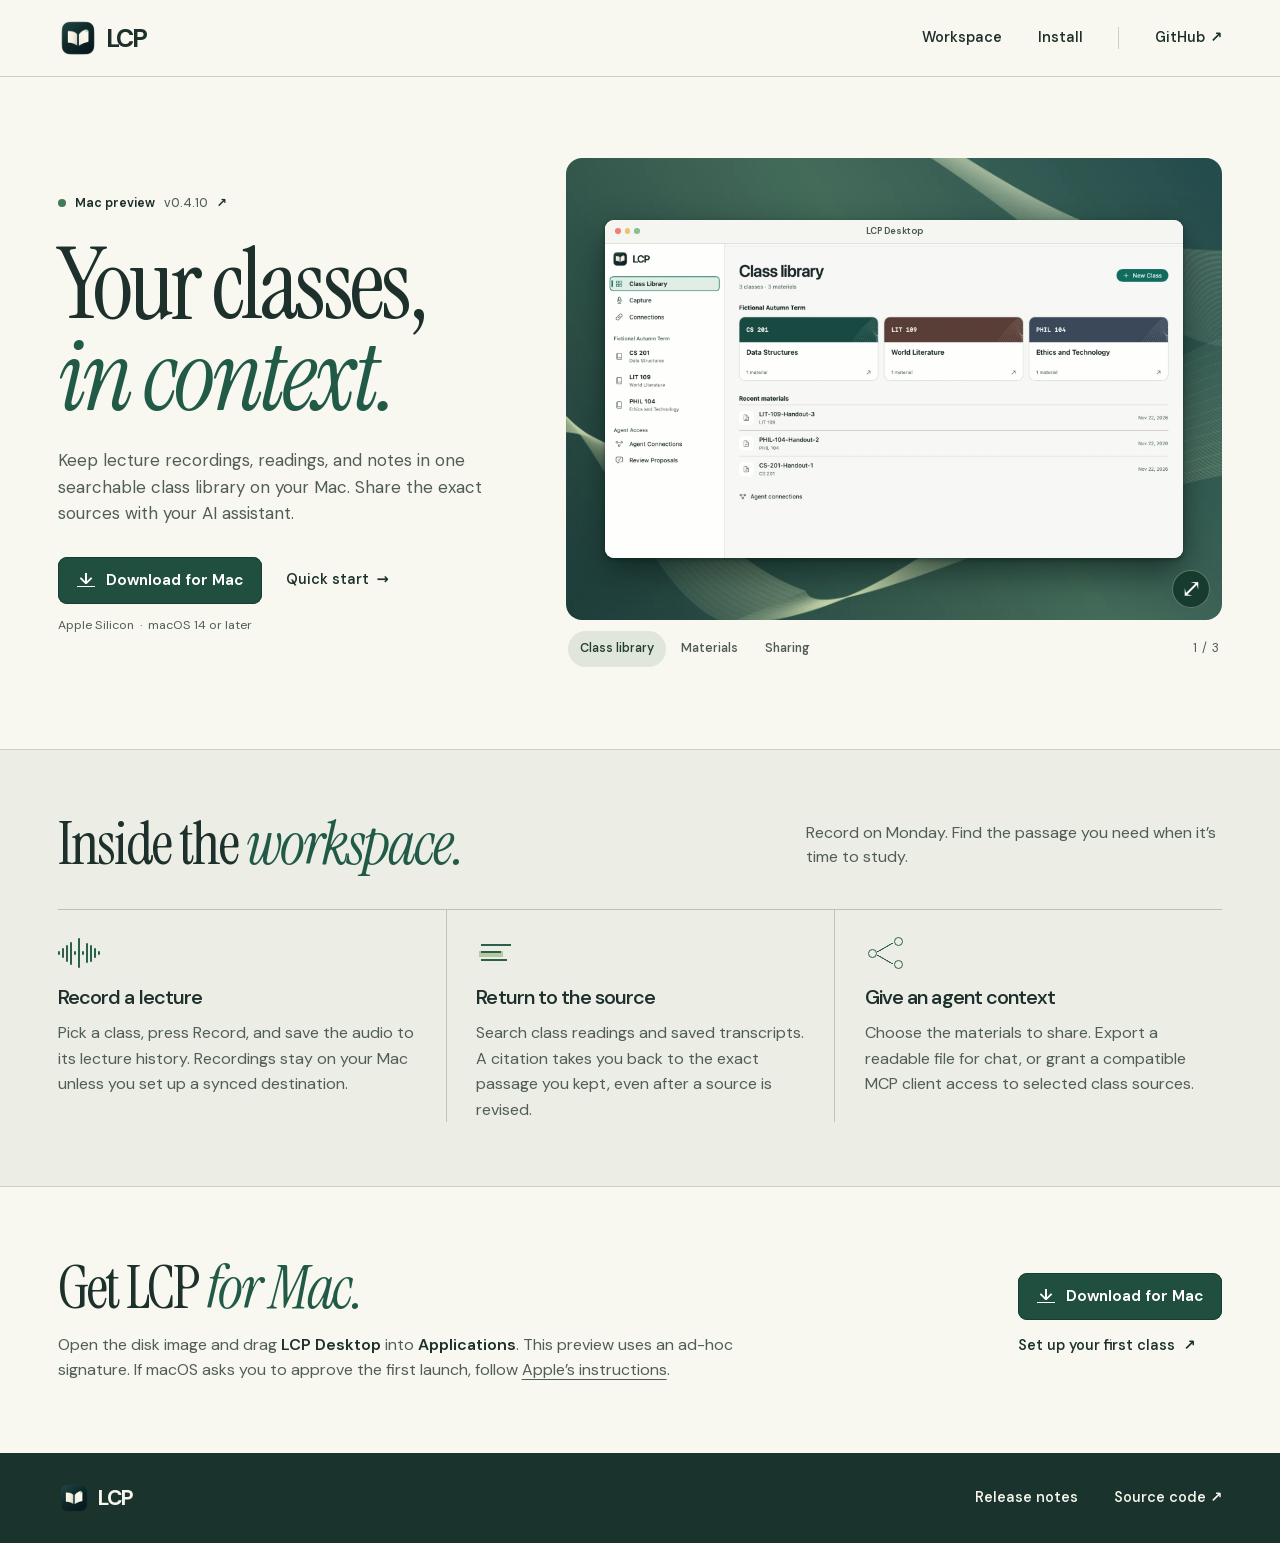
==== website/index.html @ e826ce7e "Add LCP distribution landing page" ====
<!doctype html>
<html lang="en">
<head>
  <meta charset="utf-8">
  <meta name="viewport" content="width=device-width, initial-scale=1">
  <meta name="theme-color" content="#f8f7f0">
  <title>LCP — Your university class library for Mac</title>
  <meta name="description" content="Organize university readings, lecture recordings, and notes on your Mac. Find the original passage and share selected sources with your agents.">
  <link rel="canonical" href="https://lcp.betanine.dev/">
  <meta property="og:type" content="website">
  <meta property="og:title" content="LCP — Your university class library for Mac">
  <meta property="og:description" content="Keep your lectures, readings, and notes together in a local class library.">
  <meta property="og:url" content="https://lcp.betanine.dev/">
  <meta property="og:image" content="https://lcp.betanine.dev/assets/class-library.webp">
  <link rel="icon" href="assets/lcp-icon.png" type="image/png">
  <link rel="apple-touch-icon" href="assets/lcp-icon.png">
  <link rel="preload" href="assets/fonts/instrument-serif-normal.woff2" as="font" type="font/woff2" crossorigin>
  <link rel="stylesheet" href="site.css">
  <script src="site.js" defer></script>
</head>
<body>
  <a class="skip-link" href="#content">Skip to content</a>
  <header class="top">
    <div class="shell top-inner">
      <a class="brand" href="./" aria-label="LCP home"><img src="assets/lcp-icon.png" alt="" width="40" height="40"><span>LCP</span></a>
      <nav aria-label="Main navigation">
        <a href="#workspace">Workspace</a>
        <a href="#install">Install</a>
        <a class="repo-link" href="https://github.com/FakeZhiyuanLi/LCP">GitHub <span aria-hidden="true">↗</span></a>
      </nav>
    </div>
  </header>

  <main id="content">
    <section class="hero shell" aria-labelledby="hero-title">
      <div class="hero-copy">
        <a class="release-link" href="https://github.com/FakeZhiyuanLi/LCP/releases/tag/v0.4.10"><span class="release-dot" aria-hidden="true"></span>Mac preview <span class="version">v0.4.10</span><span aria-hidden="true">↗</span></a>
        <h1 id="hero-title">Your classes,<br><em>in context.</em></h1>
        <p class="intro">Keep lecture recordings, readings, and notes in one searchable class library on your Mac. Share the exact sources with your AI assistant.</p>
        <div class="actions">
          <a class="button primary" href="/download"><span class="download-icon" aria-hidden="true">↓</span> Download for Mac</a>
          <a class="text-link" href="https://github.com/FakeZhiyuanLi/LCP/blob/v0.4.10/desktop/GETTING-STARTED.md">Quick start <span aria-hidden="true">→</span></a>
        </div>
        <p class="requirements">Apple Silicon <span aria-hidden="true">·</span> macOS 14 or later</p>
      </div>

      <figure class="tour" aria-label="LCP Desktop screenshot gallery">
        <div class="preview-stage" id="preview-stage">
          <div class="app-window" id="app-window">
            <div class="window-bar" aria-hidden="true"><i></i><i></i><i></i><span>LCP Desktop</span></div>
            <a id="preview-link" class="preview-link" href="assets/class-library.webp" aria-label="Enlarge the class library preview">
              <img id="preview-image" src="assets/class-library.webp" width="1760" height="957" alt="LCP class library with Data Structures, World Literature, and Ethics and Technology, plus recent course materials." fetchpriority="high">
            </a>
          </div>
          <a class="expand" id="expand" href="assets/class-library.webp" aria-label="Enlarge preview"><span aria-hidden="true">⤢</span></a>
        </div>
        <figcaption>
          <div class="views" role="group" aria-label="Choose a workspace preview">
            <a href="assets/class-library.webp" data-view="library" aria-current="true">Class library</a>
            <a href="assets/materials.webp" data-view="materials">Materials</a>
            <a href="assets/share.webp" data-view="sharing">Sharing</a>
          </div>
          <span class="counter" aria-hidden="true" id="counter">1 / 3</span>
        </figcaption>
      </figure>
    </section>

    <section id="workspace" class="workflow">
      <div class="shell">
        <div class="section-intro">
          <h2>Inside the <em>workspace.</em></h2>
          <p>Record on Monday. Find the passage you need when it’s time to study.</p>
        </div>
        <div class="features">
          <article class="feature">
            <div class="feature-art wave" aria-hidden="true"><i></i><i></i><i></i><i></i><i></i><i></i><i></i><i></i><i></i><i></i><i></i></div>
            <h3>Record a lecture</h3>
            <p>Pick a class, press Record, and save the audio to its lecture history. Recordings stay on your Mac unless you set up a synced destination.</p>
          </article>
          <article class="feature">
            <div class="feature-art passage" aria-hidden="true"><i></i><i></i><i></i></div>
            <h3>Return to the source</h3>
            <p>Search class readings and saved transcripts. A citation takes you back to the exact passage you kept, even after a source is revised.</p>
          </article>
          <article class="feature">
            <div class="feature-art share-art" aria-hidden="true"><i></i><i></i><i></i></div>
            <h3>Give an agent context</h3>
            <p>Choose the materials to share. Export a readable file for chat, or grant a compatible MCP client access to selected class sources.</p>
          </article>
        </div>
      </div>
    </section>

    <section id="install" class="install shell">
      <div><h2>Get LCP <em>for Mac.</em></h2>
        <p>Open the disk image and drag <strong>LCP Desktop</strong> into <strong>Applications</strong>. This preview uses an ad-hoc signature. If macOS asks you to approve the first launch, follow <a href="https://support.apple.com/en-us/102445">Apple’s instructions</a>.</p>
      </div>
      <div class="install-actions">
        <a class="button primary" href="/download"><span class="download-icon" aria-hidden="true">↓</span> Download for Mac</a>
        <a class="text-link" href="https://github.com/FakeZhiyuanLi/LCP/blob/v0.4.10/desktop/GETTING-STARTED.md">Set up your first class <span aria-hidden="true">↗</span></a>
      </div>
    </section>
  </main>

  <footer><div class="shell footer-inner">
    <a class="brand" href="./" aria-label="LCP home"><img src="assets/lcp-icon.png" alt="" width="32" height="32"><span>LCP</span></a>
    <nav aria-label="Project links">
      <a href="https://github.com/FakeZhiyuanLi/LCP/releases/tag/v0.4.10">Release notes</a>
      <a href="https://github.com/FakeZhiyuanLi/LCP">Source code ↗</a>
    </nav>
  </div></footer>

  <dialog id="lightbox" aria-labelledby="lightbox-title">
    <div class="dialog-bar"><h2 id="lightbox-title">Class library</h2><form method="dialog"><button type="submit" autofocus aria-label="Close preview">Close <span aria-hidden="true">×</span></button></form></div>
    <img id="large-preview" alt="" width="1760" height="957">
  </dialog>
</body>
</html>
---- website/site.css ----
@font-face {
  font-family: "DM Sans";
  src: url("assets/fonts/dm-sans-normal.woff2") format("woff2");
  font-weight: 400 700; font-display: swap;
}
@font-face {
  font-family: "Instrument Serif";
  src: url("assets/fonts/instrument-serif-normal.woff2") format("woff2");
  font-weight: 400; font-display: swap;
}
@font-face {
  font-family: "Instrument Serif";
  src: url("assets/fonts/instrument-serif-italic.woff2") format("woff2");
  font-weight: 400; font-style: italic; font-display: swap;
}
:root {
  color-scheme: light;
  --paper: #f8f7f0;
  --ink: #1d302c;
  --muted: #505e55;
  --green: #215b48;
  --line: #cbd0c3;
  --serif: "Instrument Serif", Georgia, serif;
  --sans: "DM Sans", system-ui, sans-serif;
}
* { box-sizing: border-box; }
body { margin: 0; background: var(--paper); color: var(--ink); font: 1rem/1.55 var(--sans); -webkit-font-smoothing: antialiased; }
a { color: inherit; text-underline-offset: .22em; }
button, summary { font: inherit; color: inherit; }
button, summary, a { -webkit-tap-highlight-color: transparent; }
:focus-visible { outline: 3px solid #a34622; outline-offset: 4px; }
::selection { background: #c6d9ac; color: #132d22; }
.shell { width: min(100% - clamp(40px, 9vw, 150px), 1320px); margin-inline: auto; }
.skip-link { position: fixed; top: 10px; left: 10px; z-index: 10; padding: .7em 1em; background: white; transform: translateY(-160%); }
.skip-link:focus { transform: none; }
.top { border-bottom: 1px solid var(--line); }
.top-inner, .footer-inner, nav, .brand, .actions, .release-link, .text-link, .button, .views, .window-bar, .dialog-bar { display: flex; align-items: center; }
.top-inner, .footer-inner { justify-content: space-between; }
.top-inner { min-height: 76px; }
.brand { gap: 8px; font-size: 25px; font-weight: 700; letter-spacing: -.075em; text-decoration: none; line-height: 1; }
.brand img { display: block; }
nav { gap: clamp(16px, 2.8vw, 42px); }
nav a, .text-link { text-decoration: none; font-weight: 550; font-size: .91rem; }
nav a { display: inline-flex; align-items: center; gap: 5px; min-height: 44px; }
nav a:hover, .text-link:hover, .release-link:hover { color: var(--green); text-decoration: underline; }
.repo-link { padding-left: clamp(16px, 2.8vw, 40px); border-left: 1px solid var(--line); min-height: 22px; }
.hero { display: grid; grid-template-columns: .82fr 1.18fr; align-items: center; gap: clamp(28px, 4.1vw, 68px); padding-block: clamp(58px, 6.3vw, 94px) clamp(60px, 6.4vw, 100px); }
.hero-copy, .tour { min-width: 0; }
.release-link { display: inline-flex; flex-wrap: wrap; gap: 9px; min-height: 28px; font-size: .78rem; font-weight: 620; text-decoration: none; }
.release-dot { width: 8px; height: 8px; border-radius: 50%; background: #427b58; }
.version, .requirements, .counter { font-variant-numeric: tabular-nums; }
.version { font-weight: 450; color: var(--muted); }
h1, h2, h3, p, figure { margin: 0; }
h1, h2 { font-family: var(--serif); font-weight: 400; }
h1 { font-size: clamp(72px, 7.7vw, 118px); line-height: .93; letter-spacing: -.036em; margin-block: 22px 25px; }
h1 em, h2 em { font-weight: inherit; color: var(--green); }
.intro { max-width: 27em; font-size: clamp(1.04rem, 1.33vw, 1.22rem); line-height: 1.55; color: var(--muted); }
.actions { flex-wrap: wrap; gap: 12px 24px; margin-top: 30px; }
.button { width: fit-content; gap: 11px; justify-content: center; border-radius: 9px; padding: 13px 19px; font-weight: 650; font-size: .96rem; line-height: 1.4; text-decoration: none; }
.primary { background: #204f40; color: #fff; box-shadow: inset 0 0 0 1px #163f32; }
.primary:hover { background: #173f32; }
.download-icon { display: inline-block; border-bottom: 1.5px solid; padding: 0 2px 2px; line-height: .68; }
.text-link { gap: 8px; min-height: 44px; width: fit-content; }
.requirements { margin-top: 12px; color: var(--muted); font-size: .77rem; }
.requirements span { padding-inline: 3px; }

.tour { align-self: center; }
.preview-stage { position: relative; display: grid; place-items: center; aspect-ratio: 1.42; border-radius: 16px; background: #28483d url("assets/page-lines.webp") center/cover; overflow: hidden; }
.app-window { width: 88%; background: #f7f8f6; border-radius: 9px; overflow: hidden; box-shadow: 0 15px 34px #071c18a6, 0 2px 4px #031b1570; }
.window-bar { position: relative; height: clamp(14px, 1.9vw, 26px); gap: 4px; padding-left: 10px; color: #48564f; background: #f5f6f1; border-bottom: 1px solid #dfe3da; }
.window-bar i { width: clamp(4px, .43vw, 6px); aspect-ratio: 1; border-radius: 50%; background: #ee8176; }
.window-bar i:nth-child(2) { background: #eac56d; }
.window-bar i:nth-child(3) { background: #8cbe90; }
.window-bar span { position: absolute; inset-inline: 38px; text-align: center; font-size: clamp(7px, .72vw, 10px); font-weight: 600; }
.preview-link, .preview-link img { display: block; width: 100%; height: auto; }
.preview-link { cursor: zoom-in; }
.preview-link:focus-visible { outline-offset: -4px; }
.sheet .app-window { width: 52%; }
.expand { position: absolute; right: 12px; bottom: 12px; border-radius: 50%; width: 38px; height: 38px; display: grid; place-items: center; background: #183b30; border: 1px solid #a6b59c80; color: #fff; font: 25px/1 var(--sans); text-decoration: none; }
.expand:hover { background: #3f614f; }
figcaption { display: flex; justify-content: space-between; align-items: center; padding: 11px 2px 0; gap: 10px; }
.views { gap: 3px; flex-wrap: wrap; }
.views a { min-height: 36px; display: inline-flex; align-items: center; padding: 6px 12px; border-radius: 999px; color: #4f5c53; font-size: .78rem; font-weight: 550; text-decoration: none; }
.views a[aria-current="true"] { background: #e0e6d9; color: #203e32; }
.views a:hover { color: #132f26; background: #e8eadd; }
.counter { font-size: .78rem; color: var(--muted); letter-spacing: .08em; white-space: nowrap; }
.workflow { border-block: 1px solid var(--line); background: #ecede4; padding-block: clamp(50px, 5vw, 78px); }
.section-intro { display: flex; align-items: flex-end; justify-content: space-between; gap: 24px; margin-bottom: 36px; }
h2 { font-size: clamp(46px, 4.65vw, 72px); line-height: 1; letter-spacing: -.035em; }
.section-intro p { max-width: 26em; color: var(--muted); padding-bottom: 3px; }
.features { display: grid; grid-template-columns: repeat(3, 1fr); border-top: 1px solid #b9c2b3; }
.feature { padding: 27px clamp(20px, 2.3vw, 35px) 0; }
.feature:first-child { padding-left: 0; }
.feature:last-child { padding-right: 0; }
.feature + .feature { border-left: 1px solid #bdc6b8; }
.feature h3 { margin: 13px 0 7px; font-size: clamp(1.24rem, 1.55vw, 1.5rem); font-weight: 560; letter-spacing: -.045em; }
.feature p, .step-body { max-width: 36em; color: var(--muted); line-height: 1.6; }
.feature-art { width: 45px; height: 32px; color: #2b604a; position: relative; }
.wave { display: flex; align-items: center; gap: 2px; }
.wave i { width: 2px; border-radius: 2px; height: 4px; background: currentColor; }
.wave i:nth-child(2n) { height: 10px; }
.wave i:nth-child(3n) { height: 17px; }
.wave i:nth-child(4) { height: 23px; }
.wave i:nth-child(6) { height: 30px; }
.wave i:nth-child(8) { height: 20px; }
.passage i { display: block; width: 30px; height: 2px; background: currentColor; position: absolute; left: 5px; top: 7px; }
.passage i:nth-child(2) { top: 14px; width: 20px; box-shadow: 0 2px 0 2px #b7c99f; }
.passage i:nth-child(3) { top: 22px; width: 26px; }
.share-art { background: linear-gradient(30deg, transparent 46%, currentColor 48% 52%,transparent 54%) 10px 18px / 20px 9px no-repeat, linear-gradient(-30deg, transparent 46%, currentColor 48% 52%,transparent 54%) 10px 6px / 20px 9px no-repeat; }
.share-art i { position: absolute; width: 9px; height: 9px; border: 1.8px solid; border-radius: 50%; left: 3px; top: 12px; background: #ecede4; }
.share-art i:nth-child(2) { left: 29px; top: 0; }
.share-art i:nth-child(3) { left: 29px; top: 23px; }

.install { display: flex; justify-content: space-between; align-items: center; gap: 40px; padding-block: clamp(55px, 5.5vw, 88px); }
.install p { max-width: 43em; margin-top: 16px; color: var(--muted); }
.install p strong { color: var(--ink); font-weight: 600; }
.install-actions { display: grid; justify-items: start; gap: 4px; flex-shrink: 0; }
footer { background: #1b332d; color: #f6f6ec; }
.footer-inner { min-height: 90px; gap: 18px; }
.footer-inner .brand { font-size: 21px; }
footer nav a:hover { color: white; }
dialog { max-width: min(94vw, 1350px); max-height: 92dvh; padding: 0; border: 1px solid #b2bcae; border-radius: 12px; background: var(--paper); color: var(--ink); box-shadow: 0 14px 80px #10291f55; }
dialog::backdrop { background: #10251fd9; }
.dialog-bar { justify-content: space-between; padding: 7px 13px 7px 19px; gap: 25px; }
.dialog-bar h2 { font: 600 .95rem/1.2 var(--sans); letter-spacing: normal; }
.dialog-bar button { background: transparent; border: 0; cursor: pointer; min-height: 40px; }
.dialog-bar button span { font-size: 1.3rem; margin-left: 4px; }
#large-preview { display: block; max-width: 100%; width: auto; height: auto; max-height: calc(91dvh - 62px); object-fit: contain; }
@media (max-width: 900px) {
  .hero { grid-template-columns: .85fr 1.15fr; gap: 24px; }
  h1 { font-size: clamp(64px, 8.1vw, 74px); }
  .preview-stage { aspect-ratio: 1.23; }
  .app-window { width: 92%; }
  .intro { font-size: 1.02rem; }
  .actions { gap: 6px 13px; }
  .section-intro p { max-width: 21em; }
}
@media (max-width: 720px) {
  .shell { width: calc(100% - 40px); }
  .top-inner { min-height: 62px; }
  .brand img { width: 33px; height: 33px; }
  .brand { font-size: 22px; gap: 5px; }
  nav { gap: 16px; }
  nav a { font-size: .83rem; }
  .repo-link { padding-left: 0; border: 0; min-height: 44px; }
  .hero { grid-template-columns: 1fr; gap: 32px; }
  .hero { padding: 39px 0 38px; }
  h1 { font-size: clamp(68px, 12vw, 91px); margin-block: 14px 17px; }
  .intro { max-width: 36em; }
  .actions { margin-top: 22px; gap: 11px 20px; }
  .preview-stage { aspect-ratio: 1.53; }
  .app-window { width: 88%; }
  .window-bar { height: 15px; }
  .views a { min-height: 44px; }
  .section-intro { align-items: start; flex-direction: column; gap: 10px; margin-bottom: 22px; }
  .section-intro p { max-width: 30em; }
  .features { grid-template-columns: 1fr; }
  .feature, .feature:first-child, .feature:last-child { position: relative; padding: 21px 0 22px 60px; }
  .feature + .feature { border-left: 0; border-top: 1px solid #bdc6b8; }
  .feature h3 { margin-top: 0; }
  .feature-art { position: absolute; top: 22px; left: 0; }
  .workflow { padding-bottom: 25px; }
  .install { align-items: flex-start; flex-direction: column; gap: 20px; padding-block: 46px; }
  .footer-inner { min-height: 76px; }
}
@media (max-width: 370px) {
  .shell { width: calc(100% - 32px); }
  .top nav { gap: 10px; }
  .views a { padding-inline: 9px; }
}
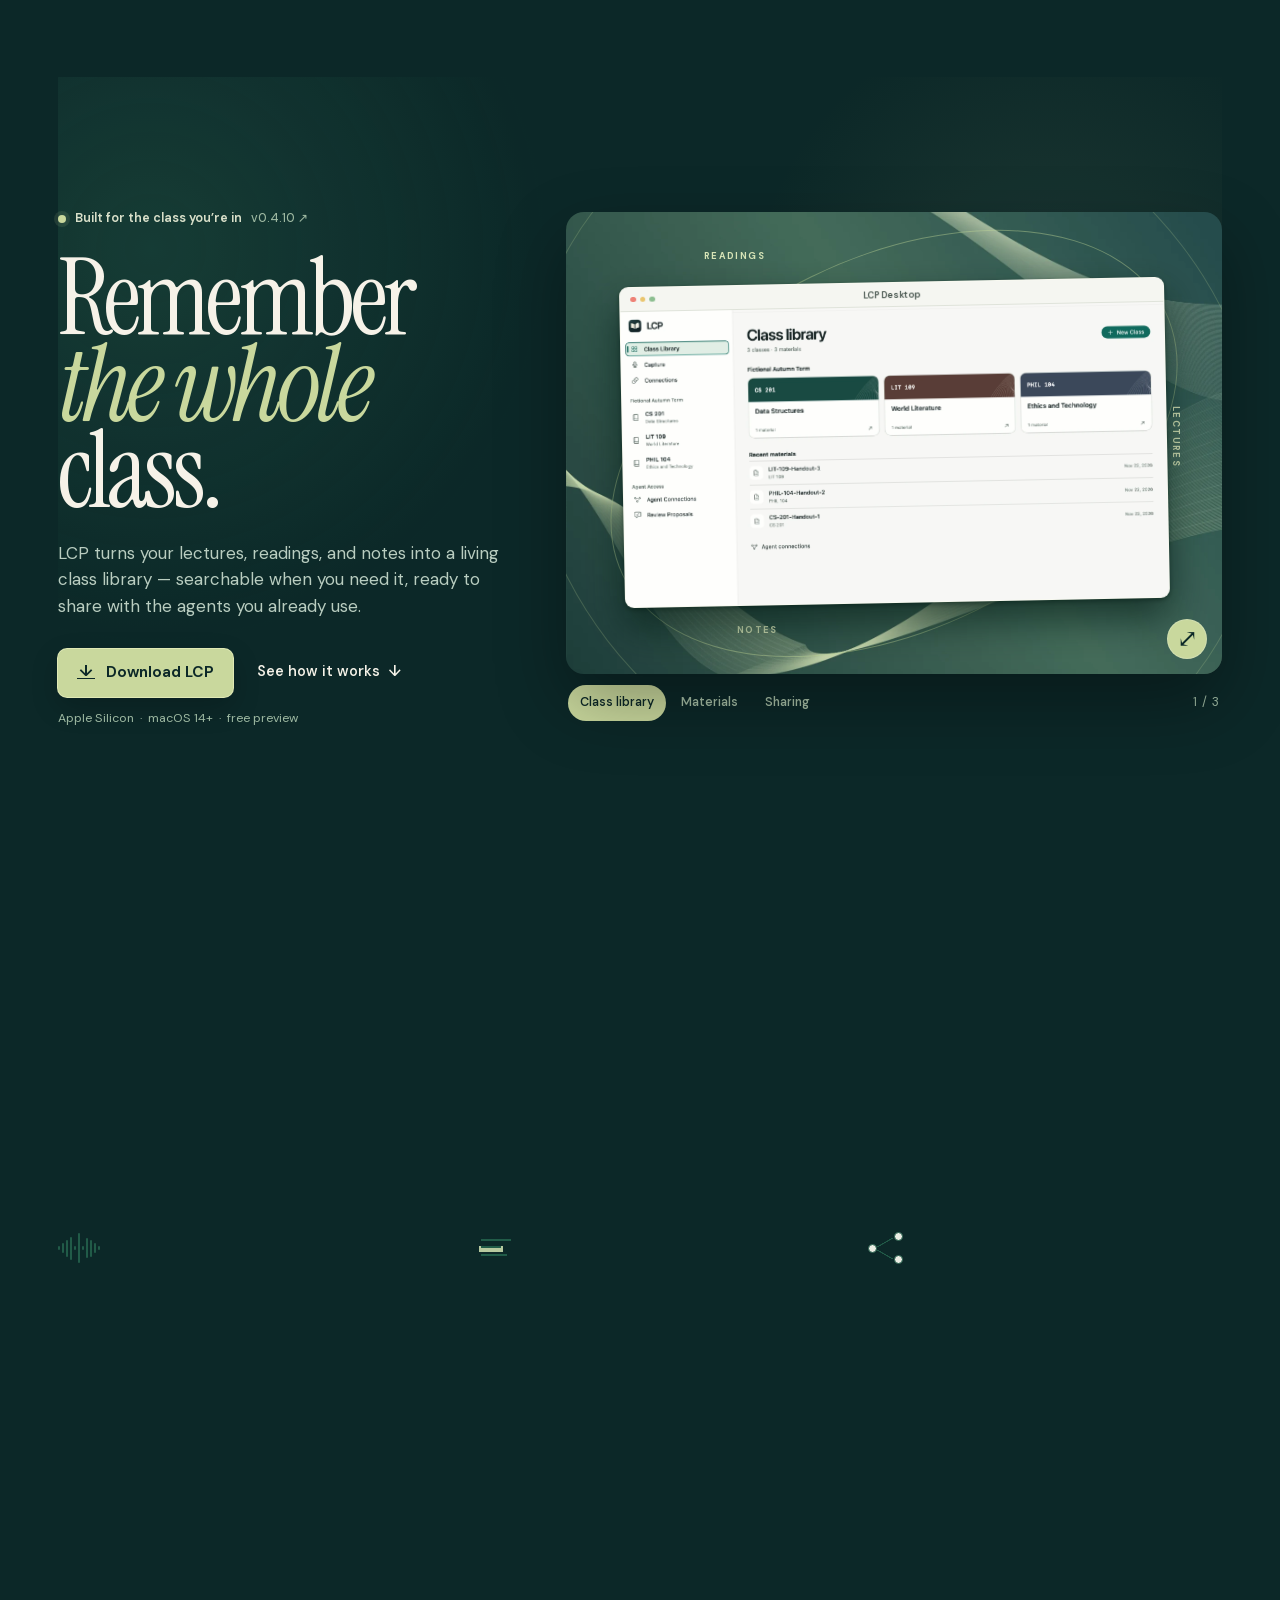
==== commit c667abdf: "Refine LCP landing page visual direction" ====
--- a/website/index.html
+++ b/website/index.html
@@ -3,13 +3,13 @@
 <head>
   <meta charset="utf-8">
   <meta name="viewport" content="width=device-width, initial-scale=1">
-  <meta name="theme-color" content="#f8f7f0">
-  <title>LCP — Your university class library for Mac</title>
+  <meta name="theme-color" content="#102c2a">
+  <title>LCP — The context layer for class</title>
   <meta name="description" content="Organize university readings, lecture recordings, and notes on your Mac. Find the original passage and share selected sources with your agents.">
   <link rel="canonical" href="https://lcp.betanine.dev/">
   <meta property="og:type" content="website">
-  <meta property="og:title" content="LCP — Your university class library for Mac">
-  <meta property="og:description" content="Keep your lectures, readings, and notes together in a local class library.">
+  <meta property="og:title" content="LCP — The context layer for class">
+  <meta property="og:description" content="Keep lectures, readings, and notes together in one searchable class library on your Mac.">
   <meta property="og:url" content="https://lcp.betanine.dev/">
   <meta property="og:image" content="https://lcp.betanine.dev/assets/class-library.webp">
   <link rel="icon" href="assets/lcp-icon.png" type="image/png">
@@ -24,8 +24,8 @@
     <div class="shell top-inner">
       <a class="brand" href="./" aria-label="LCP home"><img src="assets/lcp-icon.png" alt="" width="40" height="40"><span>LCP</span></a>
       <nav aria-label="Main navigation">
-        <a href="#workspace">Workspace</a>
-        <a href="#install">Install</a>
+        <a href="#workspace">Why LCP</a>
+        <a href="#install">Download</a>
         <a class="repo-link" href="https://github.com/FakeZhiyuanLi/LCP">GitHub <span aria-hidden="true">↗</span></a>
       </nav>
     </div>
@@ -34,18 +34,23 @@
   <main id="content">
     <section class="hero shell" aria-labelledby="hero-title">
       <div class="hero-copy">
-        <a class="release-link" href="https://github.com/FakeZhiyuanLi/LCP/releases/tag/v0.4.10"><span class="release-dot" aria-hidden="true"></span>Mac preview <span class="version">v0.4.10</span><span aria-hidden="true">↗</span></a>
-        <h1 id="hero-title">Your classes,<br><em>in context.</em></h1>
-        <p class="intro">Keep lecture recordings, readings, and notes in one searchable class library on your Mac. Share the exact sources with your AI assistant.</p>
+        <a class="release-link" href="https://github.com/FakeZhiyuanLi/LCP/releases/tag/v0.4.10"><span class="release-dot" aria-hidden="true"></span>Built for the class you’re in <span class="version">v0.4.10 ↗</span></a>
+        <h1 id="hero-title">Remember<br><em>the whole</em><br>class.</h1>
+        <p class="intro">LCP turns your lectures, readings, and notes into a living class library — searchable when you need it, ready to share with the agents you already use.</p>
         <div class="actions">
-          <a class="button primary" href="/download"><span class="download-icon" aria-hidden="true">↓</span> Download for Mac</a>
-          <a class="text-link" href="https://github.com/FakeZhiyuanLi/LCP/blob/v0.4.10/desktop/GETTING-STARTED.md">Quick start <span aria-hidden="true">→</span></a>
+          <a class="button primary" href="/download"><span class="download-icon" aria-hidden="true">↓</span> Download LCP</a>
+          <a class="text-link" href="#workspace">See how it works <span aria-hidden="true">↓</span></a>
         </div>
-        <p class="requirements">Apple Silicon <span aria-hidden="true">·</span> macOS 14 or later</p>
+        <p class="requirements">Apple Silicon <span aria-hidden="true">·</span> macOS 14+ <span aria-hidden="true">·</span> free preview</p>
       </div>
 
       <figure class="tour" aria-label="LCP Desktop screenshot gallery">
         <div class="preview-stage" id="preview-stage">
+          <div class="orbit orbit-one" aria-hidden="true"></div>
+          <div class="orbit orbit-two" aria-hidden="true"></div>
+          <span class="orbit-label label-top" aria-hidden="true">READINGS</span>
+          <span class="orbit-label label-right" aria-hidden="true">LECTURES</span>
+          <span class="orbit-label label-bottom" aria-hidden="true">NOTES</span>
           <div class="app-window" id="app-window">
             <div class="window-bar" aria-hidden="true"><i></i><i></i><i></i><span>LCP Desktop</span></div>
             <a id="preview-link" class="preview-link" href="assets/class-library.webp" aria-label="Enlarge the class library preview">
@@ -68,23 +73,24 @@
     <section id="workspace" class="workflow">
       <div class="shell">
         <div class="section-intro">
-          <h2>Inside the <em>workspace.</em></h2>
-          <p>Record on Monday. Find the passage you need when it’s time to study.</p>
+          <p class="eyebrow">A class is more than a transcript.</p>
+          <h2>One place for<br><em>everything that matters.</em></h2>
+          <p>Record on Monday. Find the passage you need when it’s time to study. Bring the right context into every conversation.</p>
         </div>
         <div class="features">
           <article class="feature">
             <div class="feature-art wave" aria-hidden="true"><i></i><i></i><i></i><i></i><i></i><i></i><i></i><i></i><i></i><i></i><i></i></div>
-            <h3>Record a lecture</h3>
+            <h3>Keep the room</h3>
             <p>Pick a class, press Record, and save the audio to its lecture history. Recordings stay on your Mac unless you set up a synced destination.</p>
           </article>
           <article class="feature">
             <div class="feature-art passage" aria-hidden="true"><i></i><i></i><i></i></div>
-            <h3>Return to the source</h3>
+            <h3>Find the thread</h3>
             <p>Search class readings and saved transcripts. A citation takes you back to the exact passage you kept, even after a source is revised.</p>
           </article>
           <article class="feature">
             <div class="feature-art share-art" aria-hidden="true"><i></i><i></i><i></i></div>
-            <h3>Give an agent context</h3>
+            <h3>Share with intent</h3>
             <p>Choose the materials to share. Export a readable file for chat, or grant a compatible MCP client access to selected class sources.</p>
           </article>
         </div>
@@ -92,12 +98,12 @@
     </section>
 
     <section id="install" class="install shell">
-      <div><h2>Get LCP <em>for Mac.</em></h2>
+      <div><p class="eyebrow">Start with one class</p><h2>Make the next<br><em>lecture count.</em></h2>
         <p>Open the disk image and drag <strong>LCP Desktop</strong> into <strong>Applications</strong>. This preview uses an ad-hoc signature. If macOS asks you to approve the first launch, follow <a href="https://support.apple.com/en-us/102445">Apple’s instructions</a>.</p>
       </div>
       <div class="install-actions">
         <a class="button primary" href="/download"><span class="download-icon" aria-hidden="true">↓</span> Download for Mac</a>
-        <a class="text-link" href="https://github.com/FakeZhiyuanLi/LCP/blob/v0.4.10/desktop/GETTING-STARTED.md">Set up your first class <span aria-hidden="true">↗</span></a>
+        <a class="text-link" href="https://github.com/FakeZhiyuanLi/LCP/blob/v0.4.10/desktop/GETTING-STARTED.md">Read the quick start <span aria-hidden="true">↗</span></a>
       </div>
     </section>
   </main>
--- a/website/site.css
+++ b/website/site.css
@@ -168,3 +168,155 @@
   .top nav { gap: 10px; }
   .views a { padding-inline: 9px; }
 }
+
+/* LCP study-room direction */
+:root {
+  --night: #0c2828;
+  --night-soft: #153735;
+  --lime: #c9d89d;
+  --night-muted: #b9cdc0;
+}
+body { background: var(--paper); }
+.top {
+  color: #f5f2e8;
+  background: var(--night);
+  border-bottom-color: #79948b3b;
+}
+.top nav a:hover, .top .text-link:hover, .top .release-link:hover { color: var(--lime); }
+.hero {
+  position: relative;
+  min-height: min(780px, calc(100vh - 76px));
+  color: #f5f2e8;
+  background: var(--night);
+}
+.hero::before {
+  position: absolute;
+  inset: 0;
+  z-index: 0;
+  pointer-events: none;
+  content: "";
+  opacity: .9;
+  background: radial-gradient(circle at 8% 22%, #2d6b5555, transparent 33%),
+    radial-gradient(circle at 85% 30%, #c9d89d19, transparent 28%);
+}
+.hero > * { position: relative; z-index: 1; }
+.release-link { color: #d8dfc9; }
+.release-dot { background: var(--lime); box-shadow: 0 0 0 4px #c9d89d1c; }
+.version { color: #9eb9a2; }
+h1 {
+  max-width: 7.5em;
+  color: #f6f2e8;
+  font-size: clamp(74px, 8.25vw, 126px);
+  letter-spacing: -.045em;
+  line-height: .82;
+}
+h1 em, h2 em { color: var(--lime); }
+.intro { color: var(--night-muted); }
+.primary {
+  color: var(--night);
+  background: var(--lime);
+  box-shadow: 0 0 0 1px #e0e9b5, 0 10px 28px #0003;
+}
+.primary:hover { background: #e1edb8; }
+.text-link { color: #f5f2e8; }
+.requirements, .counter { color: #9eb9a2; }
+.preview-stage {
+  overflow: hidden;
+  border-color: #a5bb8c4d;
+  border-radius: 18px;
+  background: #1b5147 url("assets/page-lines.webp") center/cover;
+  box-shadow: 0 28px 70px #0005;
+}
+.preview-stage::after {
+  position: absolute;
+  inset: 0;
+  z-index: -1;
+  pointer-events: none;
+  content: "";
+  background: linear-gradient(140deg, #0d2e2a33, transparent 50%, #c9d89d30);
+}
+.app-window {
+  z-index: 2;
+  width: 83%;
+  border: 1px solid #f9f8e675;
+  box-shadow: 0 19px 38px #031b15a6, 0 2px 4px #031b1570;
+  transform: rotate(-1.1deg);
+}
+.sheet .app-window { width: 50%; }
+.expand {
+  right: 15px;
+  bottom: 15px;
+  z-index: 3;
+  width: 40px;
+  height: 40px;
+  color: var(--night);
+  background: var(--lime);
+  border-color: #d9e4bf8c;
+}
+.expand:hover { background: #e1edb8; }
+.orbit {
+  position: absolute;
+  z-index: 1;
+  border: 1px solid #bed6956e;
+  border-radius: 50%;
+  pointer-events: none;
+}
+.orbit-one { width: 92%; aspect-ratio: 1.62; transform: rotate(-26deg); }
+.orbit-two { width: 116%; aspect-ratio: 1.1; transform: rotate(37deg); border-color: #bed69535; }
+.orbit-label {
+  position: absolute;
+  z-index: 1;
+  color: #d7e4b7;
+  font-size: .58rem;
+  font-weight: 700;
+  letter-spacing: .15em;
+}
+.label-top { top: 8%; left: 21%; }
+.label-right { right: 6%; top: 42%; writing-mode: vertical-rl; }
+.label-bottom { bottom: 8%; left: 26%; }
+.views a { color: #a8c0a7; }
+.views a[aria-current="true"] { color: var(--night); background: var(--lime); }
+.views a:hover { color: #fff; background: #3c6659; }
+.workflow { background: var(--paper); }
+.section-intro {
+  display: grid;
+  grid-template-columns: .75fr 1.25fr;
+  align-items: end;
+  column-gap: 40px;
+}
+.section-intro .eyebrow { grid-column: 1 / -1; margin-bottom: 16px; }
+.section-intro h2 { grid-column: 1; }
+.section-intro > p:last-child { grid-column: 2; max-width: 25em; padding-bottom: 4px; }
+.feature + .feature { border-left-color: var(--line); }
+.feature-art { color: var(--green); }
+.install {
+  color: #f5f2e8;
+  background: var(--night);
+}
+.install .eyebrow { color: var(--lime); margin-bottom: 17px; }
+.install h2 { color: #f5f2e8; }
+.install p { color: #b9cdc0; }
+.install p strong, .install-actions .text-link { color: #f5f2e8; }
+.install p a { color: var(--lime); }
+footer { background: #081d1d; }
+@media (prefers-reduced-motion: no-preference) {
+  .orbit-one { animation: orbit 22s linear infinite; }
+  .orbit-two { animation: orbit-reverse 29s linear infinite; }
+  .app-window { animation: settle .8s cubic-bezier(.2,.8,.2,1) both; }
+  @keyframes settle { from { opacity: 0; transform: translateY(16px) rotate(-1.1deg); } to { opacity: 1; transform: rotate(-1.1deg); } }
+  @keyframes orbit { to { transform: rotate(334deg); } }
+  @keyframes orbit-reverse { to { transform: rotate(-323deg); } }
+}
+@media (max-width: 720px) {
+  .hero { min-height: auto; padding-block: 58px 52px; }
+  h1 { max-width: 7em; font-size: clamp(70px, 17vw, 101px); }
+  .section-intro { display: block; }
+  .section-intro .eyebrow { margin-bottom: 14px; }
+  .section-intro > p:last-child { margin-top: 17px; }
+  .install { padding-block: 57px 66px; }
+}
+
+/* Let the study-room canvas run full bleed while the content stays measured. */
+.hero, .install {
+  box-shadow: 0 0 0 100vmax var(--night);
+}
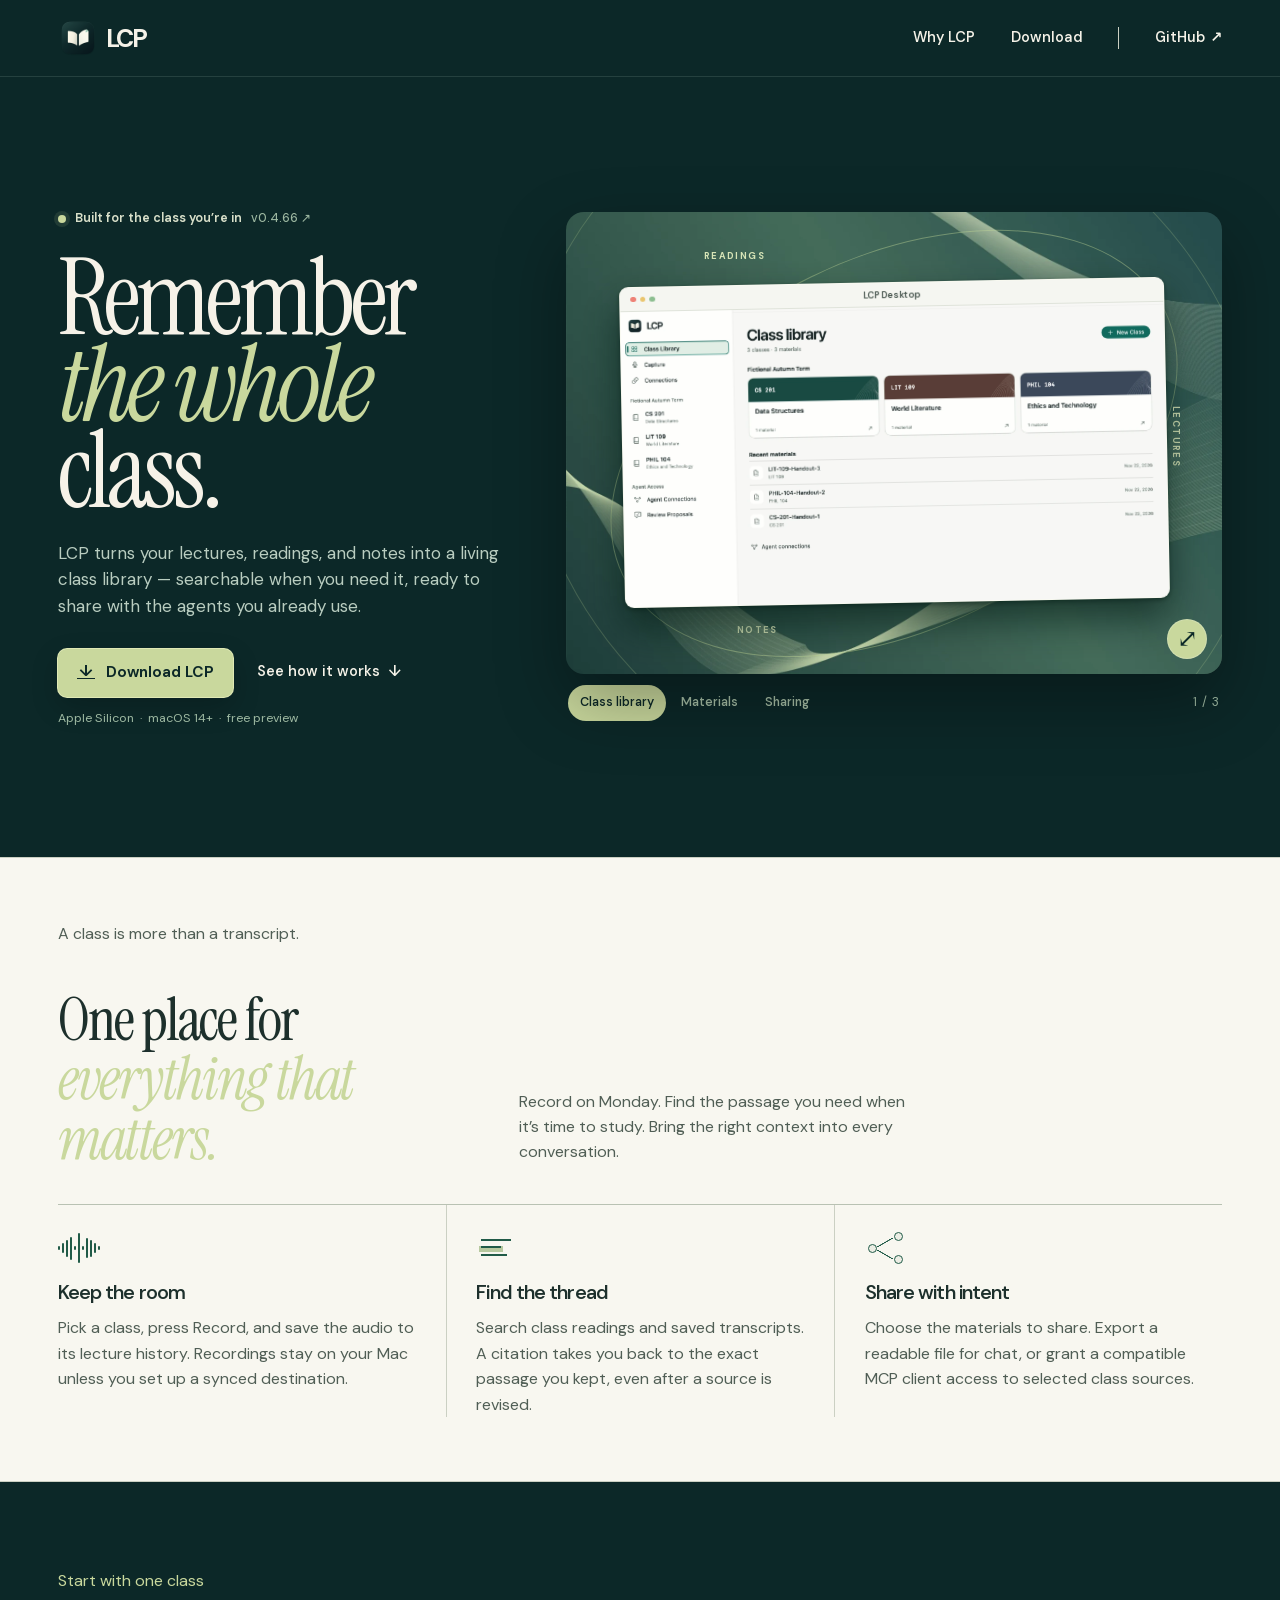
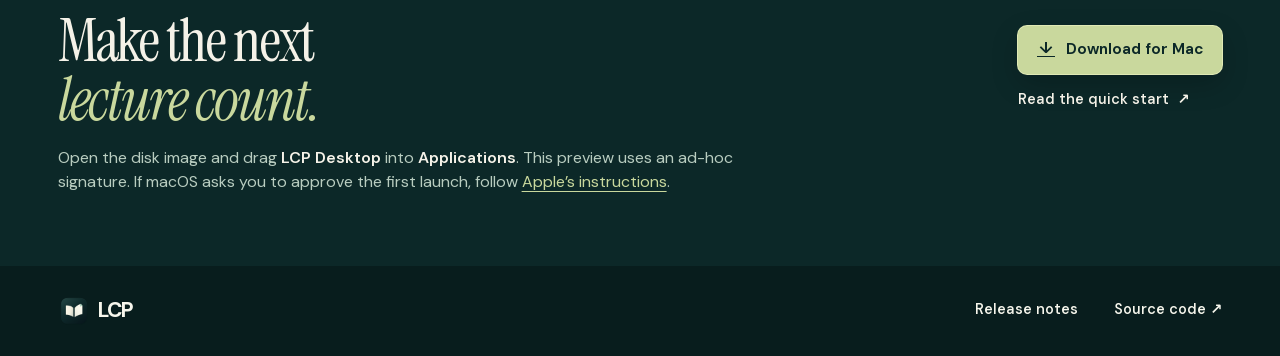
==== commit 0d2a87fa: "Release LCP Desktop 0.4.66" ====
--- a/website/index.html
+++ b/website/index.html
@@ -34,7 +34,7 @@
   <main id="content">
     <section class="hero shell" aria-labelledby="hero-title">
       <div class="hero-copy">
-        <a class="release-link" href="https://github.com/FakeZhiyuanLi/LCP/releases/tag/v0.4.10"><span class="release-dot" aria-hidden="true"></span>Built for the class you’re in <span class="version">v0.4.10 ↗</span></a>
+        <a class="release-link" href="https://github.com/FakeZhiyuanLi/LCP/releases/tag/v0.4.66"><span class="release-dot" aria-hidden="true"></span>Built for the class you’re in <span class="version">v0.4.66 ↗</span></a>
         <h1 id="hero-title">Remember<br><em>the whole</em><br>class.</h1>
         <p class="intro">LCP turns your lectures, readings, and notes into a living class library — searchable when you need it, ready to share with the agents you already use.</p>
         <div class="actions">
@@ -103,7 +103,7 @@
       </div>
       <div class="install-actions">
         <a class="button primary" href="/download"><span class="download-icon" aria-hidden="true">↓</span> Download for Mac</a>
-        <a class="text-link" href="https://github.com/FakeZhiyuanLi/LCP/blob/v0.4.10/desktop/GETTING-STARTED.md">Read the quick start <span aria-hidden="true">↗</span></a>
+        <a class="text-link" href="https://github.com/FakeZhiyuanLi/LCP/blob/v0.4.66/desktop/GETTING-STARTED.md">Read the quick start <span aria-hidden="true">↗</span></a>
       </div>
     </section>
   </main>
@@ -111,7 +111,7 @@
   <footer><div class="shell footer-inner">
     <a class="brand" href="./" aria-label="LCP home"><img src="assets/lcp-icon.png" alt="" width="32" height="32"><span>LCP</span></a>
     <nav aria-label="Project links">
-      <a href="https://github.com/FakeZhiyuanLi/LCP/releases/tag/v0.4.10">Release notes</a>
+      <a href="https://github.com/FakeZhiyuanLi/LCP/releases/tag/v0.4.66">Release notes</a>
       <a href="https://github.com/FakeZhiyuanLi/LCP">Source code ↗</a>
     </nav>
   </div></footer>
--- a/website/site.css
+++ b/website/site.css
@@ -320,3 +320,27 @@
 .hero, .install {
   box-shadow: 0 0 0 100vmax var(--night);
 }
+
+/* Keep the dark study-room backgrounds full bleed without covering following sections. */
+.hero, .install {
+  position: relative;
+  isolation: isolate;
+  overflow: visible;
+  box-shadow: none;
+  background: transparent;
+}
+.hero::after, .install::after {
+  position: absolute;
+  inset-block: 0;
+  left: 50%;
+  z-index: 0;
+  width: 100vw;
+  pointer-events: none;
+  content: "";
+  background: var(--night);
+  transform: translateX(-50%);
+}
+.hero > *, .install > * {
+  position: relative;
+  z-index: 1;
+}
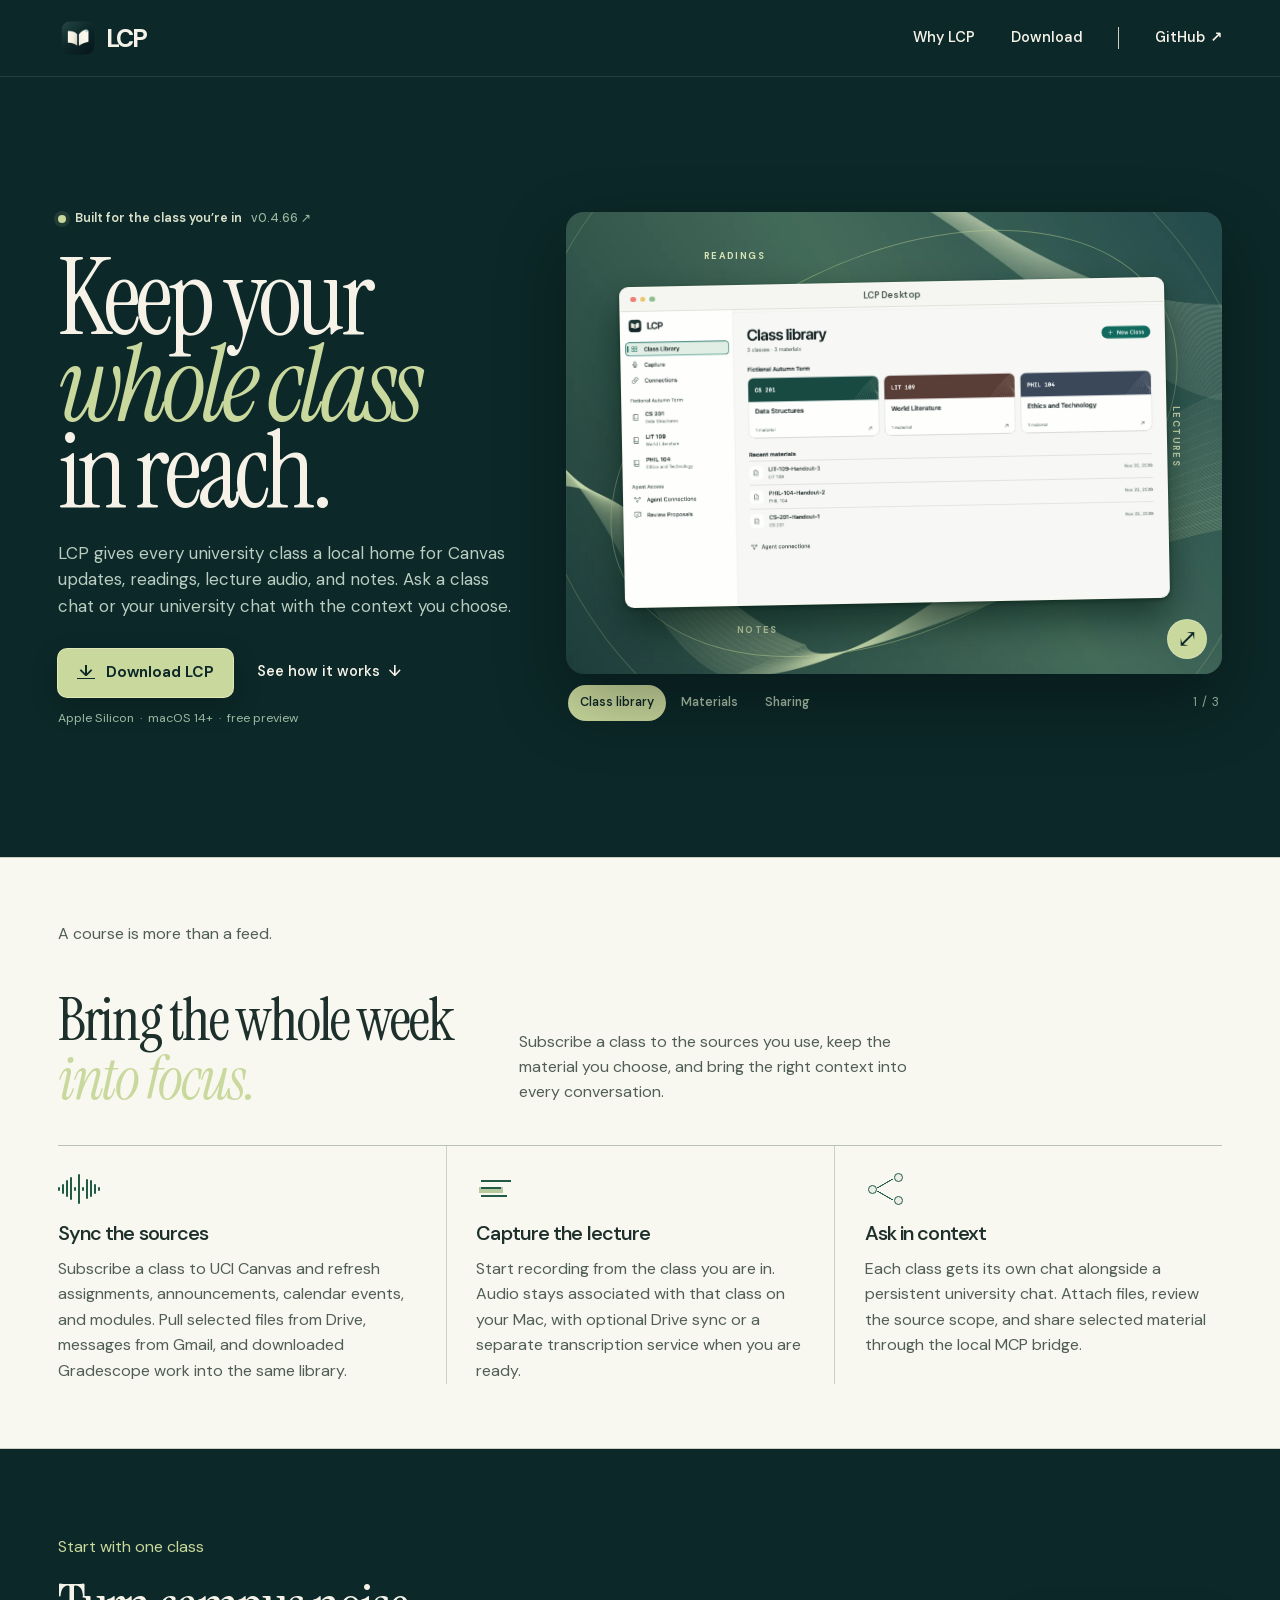
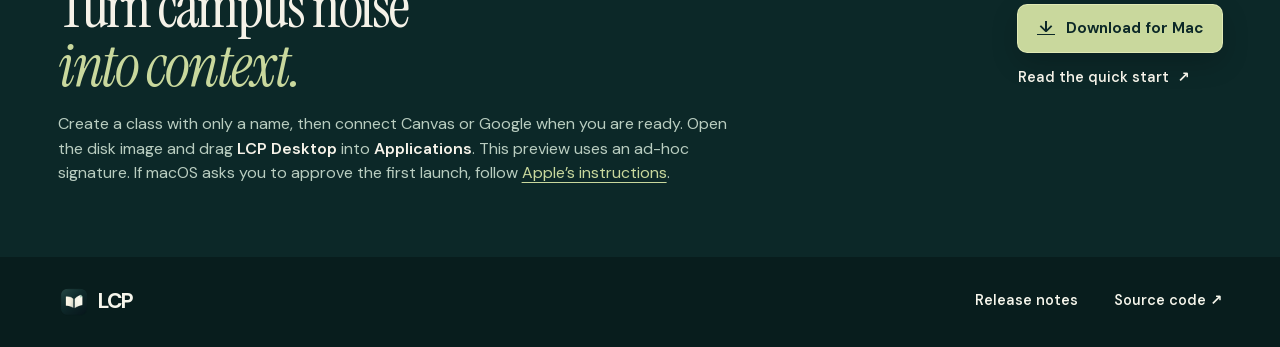
==== commit 877112cd: "Refresh landing page product messaging" ====
--- a/website/index.html
+++ b/website/index.html
@@ -5,11 +5,11 @@
   <meta name="viewport" content="width=device-width, initial-scale=1">
   <meta name="theme-color" content="#102c2a">
   <title>LCP — The context layer for class</title>
-  <meta name="description" content="Organize university readings, lecture recordings, and notes on your Mac. Find the original passage and share selected sources with your agents.">
+  <meta name="description" content="Keep Canvas updates, readings, lecture recordings, and notes together on your Mac. Ask class and university chats with the context you choose.">
   <link rel="canonical" href="https://lcp.betanine.dev/">
   <meta property="og:type" content="website">
   <meta property="og:title" content="LCP — The context layer for class">
-  <meta property="og:description" content="Keep lectures, readings, and notes together in one searchable class library on your Mac.">
+  <meta property="og:description" content="Keep Canvas updates, lectures, readings, and notes together in a local class library with chats that understand your university context.">
   <meta property="og:url" content="https://lcp.betanine.dev/">
   <meta property="og:image" content="https://lcp.betanine.dev/assets/class-library.webp">
   <link rel="icon" href="assets/lcp-icon.png" type="image/png">
@@ -35,8 +35,8 @@
     <section class="hero shell" aria-labelledby="hero-title">
       <div class="hero-copy">
         <a class="release-link" href="https://github.com/FakeZhiyuanLi/LCP/releases/tag/v0.4.66"><span class="release-dot" aria-hidden="true"></span>Built for the class you’re in <span class="version">v0.4.66 ↗</span></a>
-        <h1 id="hero-title">Remember<br><em>the whole</em><br>class.</h1>
-        <p class="intro">LCP turns your lectures, readings, and notes into a living class library — searchable when you need it, ready to share with the agents you already use.</p>
+        <h1 id="hero-title">Keep your<br><em>whole class</em><br>in reach.</h1>
+        <p class="intro">LCP gives every university class a local home for Canvas updates, readings, lecture audio, and notes. Ask a class chat or your university chat with the context you choose.</p>
         <div class="actions">
           <a class="button primary" href="/download"><span class="download-icon" aria-hidden="true">↓</span> Download LCP</a>
           <a class="text-link" href="#workspace">See how it works <span aria-hidden="true">↓</span></a>
@@ -73,33 +73,33 @@
     <section id="workspace" class="workflow">
       <div class="shell">
         <div class="section-intro">
-          <p class="eyebrow">A class is more than a transcript.</p>
-          <h2>One place for<br><em>everything that matters.</em></h2>
-          <p>Record on Monday. Find the passage you need when it’s time to study. Bring the right context into every conversation.</p>
+          <p class="eyebrow">A course is more than a feed.</p>
+          <h2>Bring the whole week<br><em>into focus.</em></h2>
+          <p>Subscribe a class to the sources you use, keep the material you choose, and bring the right context into every conversation.</p>
         </div>
         <div class="features">
           <article class="feature">
             <div class="feature-art wave" aria-hidden="true"><i></i><i></i><i></i><i></i><i></i><i></i><i></i><i></i><i></i><i></i><i></i></div>
-            <h3>Keep the room</h3>
-            <p>Pick a class, press Record, and save the audio to its lecture history. Recordings stay on your Mac unless you set up a synced destination.</p>
+            <h3>Sync the sources</h3>
+            <p>Subscribe a class to UCI Canvas and refresh assignments, announcements, calendar events, and modules. Pull selected files from Drive, messages from Gmail, and downloaded Gradescope work into the same library.</p>
           </article>
           <article class="feature">
             <div class="feature-art passage" aria-hidden="true"><i></i><i></i><i></i></div>
-            <h3>Find the thread</h3>
-            <p>Search class readings and saved transcripts. A citation takes you back to the exact passage you kept, even after a source is revised.</p>
+            <h3>Capture the lecture</h3>
+            <p>Start recording from the class you are in. Audio stays associated with that class on your Mac, with optional Drive sync or a separate transcription service when you are ready.</p>
           </article>
           <article class="feature">
             <div class="feature-art share-art" aria-hidden="true"><i></i><i></i><i></i></div>
-            <h3>Share with intent</h3>
-            <p>Choose the materials to share. Export a readable file for chat, or grant a compatible MCP client access to selected class sources.</p>
+            <h3>Ask in context</h3>
+            <p>Each class gets its own chat alongside a persistent university chat. Attach files, review the source scope, and share selected material through the local MCP bridge.</p>
           </article>
         </div>
       </div>
     </section>
 
     <section id="install" class="install shell">
-      <div><p class="eyebrow">Start with one class</p><h2>Make the next<br><em>lecture count.</em></h2>
-        <p>Open the disk image and drag <strong>LCP Desktop</strong> into <strong>Applications</strong>. This preview uses an ad-hoc signature. If macOS asks you to approve the first launch, follow <a href="https://support.apple.com/en-us/102445">Apple’s instructions</a>.</p>
+      <div><p class="eyebrow">Start with one class</p><h2>Turn campus noise<br><em>into context.</em></h2>
+        <p>Create a class with only a name, then connect Canvas or Google when you are ready. Open the disk image and drag <strong>LCP Desktop</strong> into <strong>Applications</strong>. This preview uses an ad-hoc signature. If macOS asks you to approve the first launch, follow <a href="https://support.apple.com/en-us/102445">Apple’s instructions</a>.</p>
       </div>
       <div class="install-actions">
         <a class="button primary" href="/download"><span class="download-icon" aria-hidden="true">↓</span> Download for Mac</a>
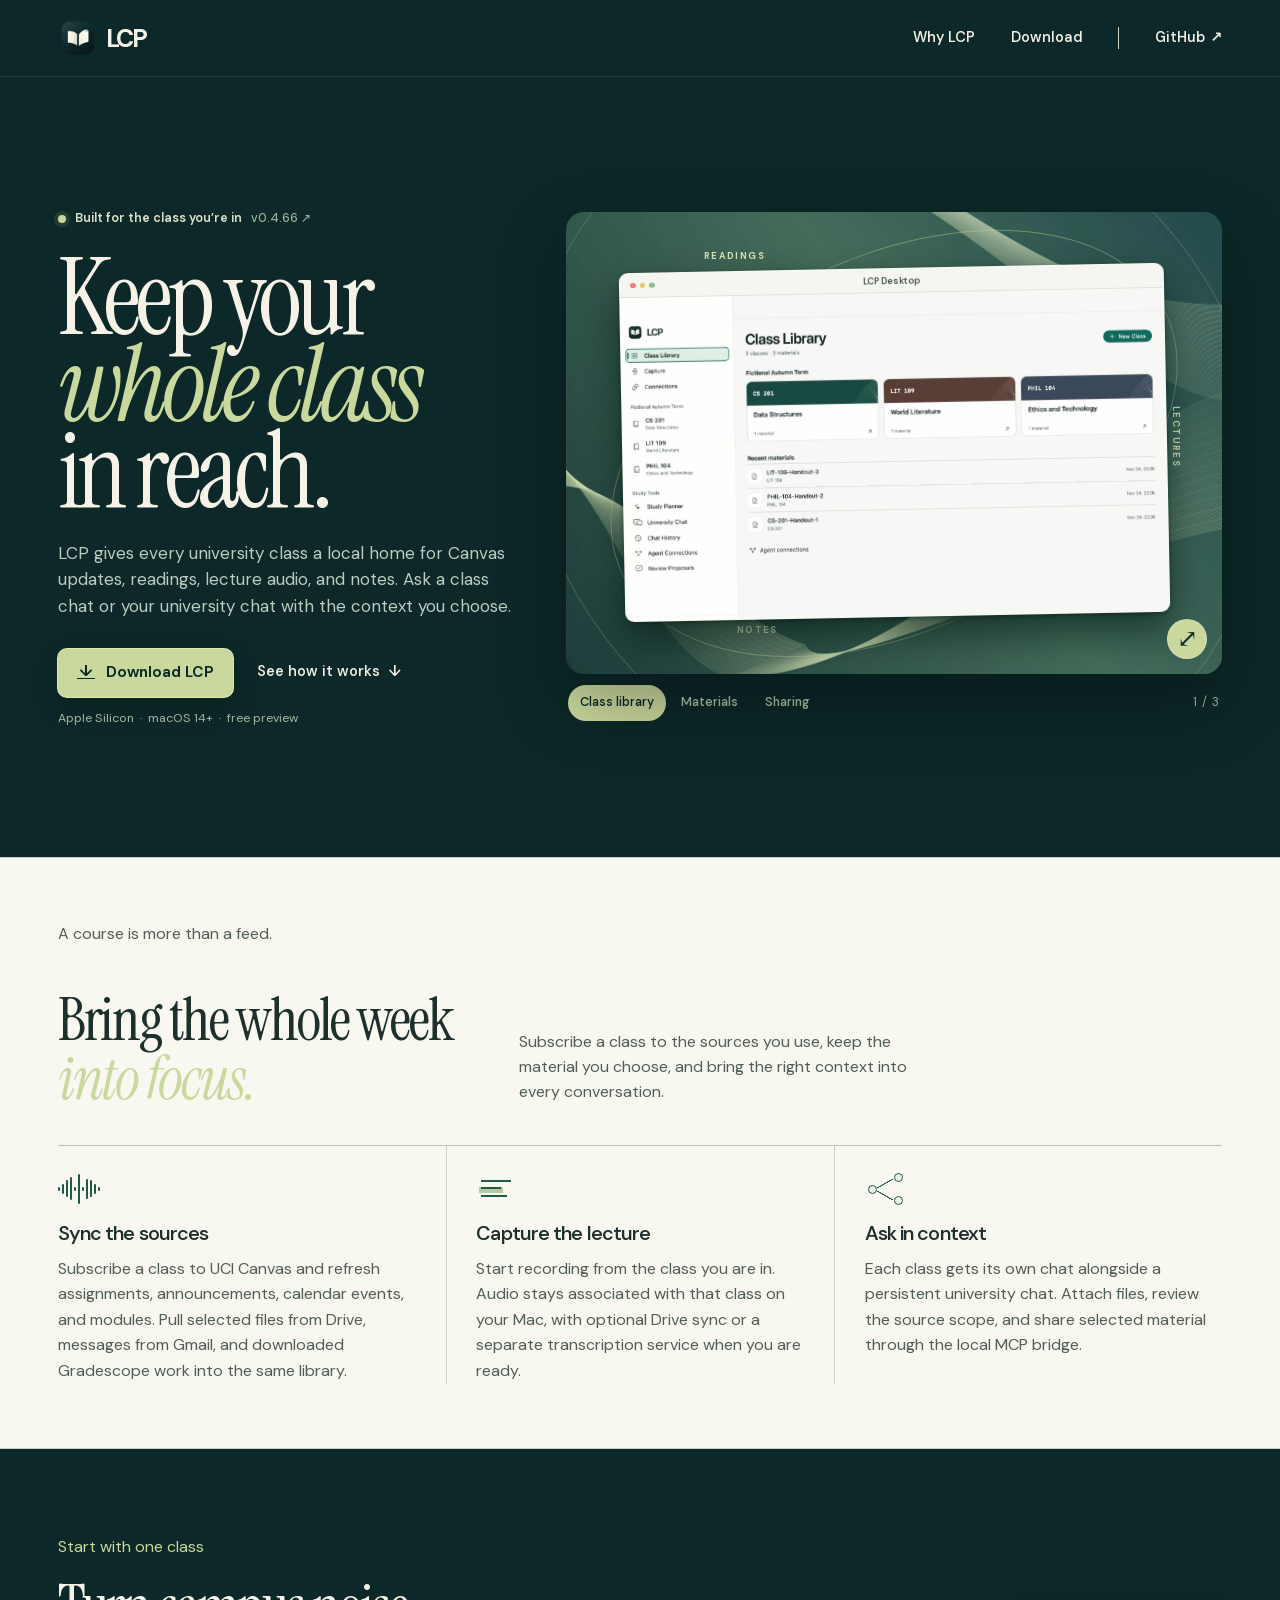
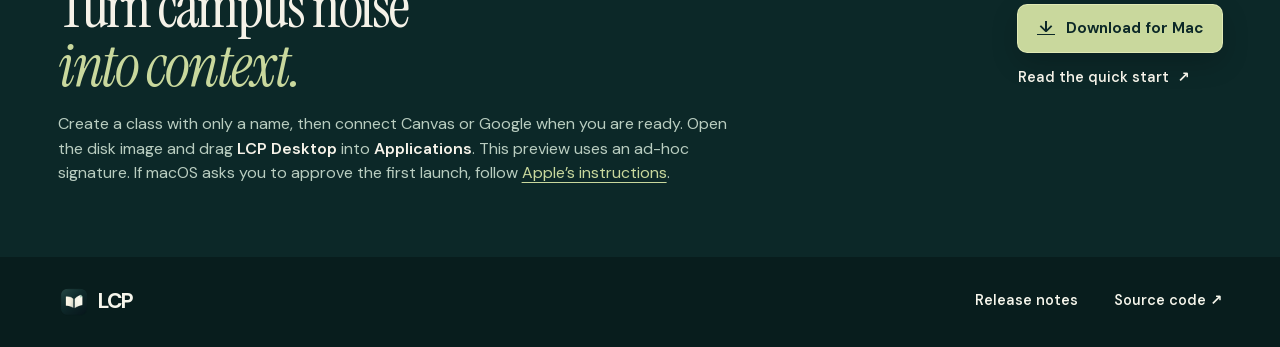
==== commit 7901324b: "Refresh website product screenshots" ====
--- a/website/index.html
+++ b/website/index.html
@@ -54,7 +54,7 @@
           <div class="app-window" id="app-window">
             <div class="window-bar" aria-hidden="true"><i></i><i></i><i></i><span>LCP Desktop</span></div>
             <a id="preview-link" class="preview-link" href="assets/class-library.webp" aria-label="Enlarge the class library preview">
-              <img id="preview-image" src="assets/class-library.webp" width="1760" height="957" alt="LCP class library with Data Structures, World Literature, and Ethics and Technology, plus recent course materials." fetchpriority="high">
+              <img id="preview-image" src="assets/class-library.webp" width="1760" height="1047" alt="LCP class library with Data Structures, World Literature, and Ethics and Technology, plus recent course materials." fetchpriority="high">
             </a>
           </div>
           <a class="expand" id="expand" href="assets/class-library.webp" aria-label="Enlarge preview"><span aria-hidden="true">⤢</span></a>
@@ -118,7 +118,7 @@
 
   <dialog id="lightbox" aria-labelledby="lightbox-title">
     <div class="dialog-bar"><h2 id="lightbox-title">Class library</h2><form method="dialog"><button type="submit" autofocus aria-label="Close preview">Close <span aria-hidden="true">×</span></button></form></div>
-    <img id="large-preview" alt="" width="1760" height="957">
+    <img id="large-preview" alt="" width="1760" height="1047">
   </dialog>
 </body>
 </html>
